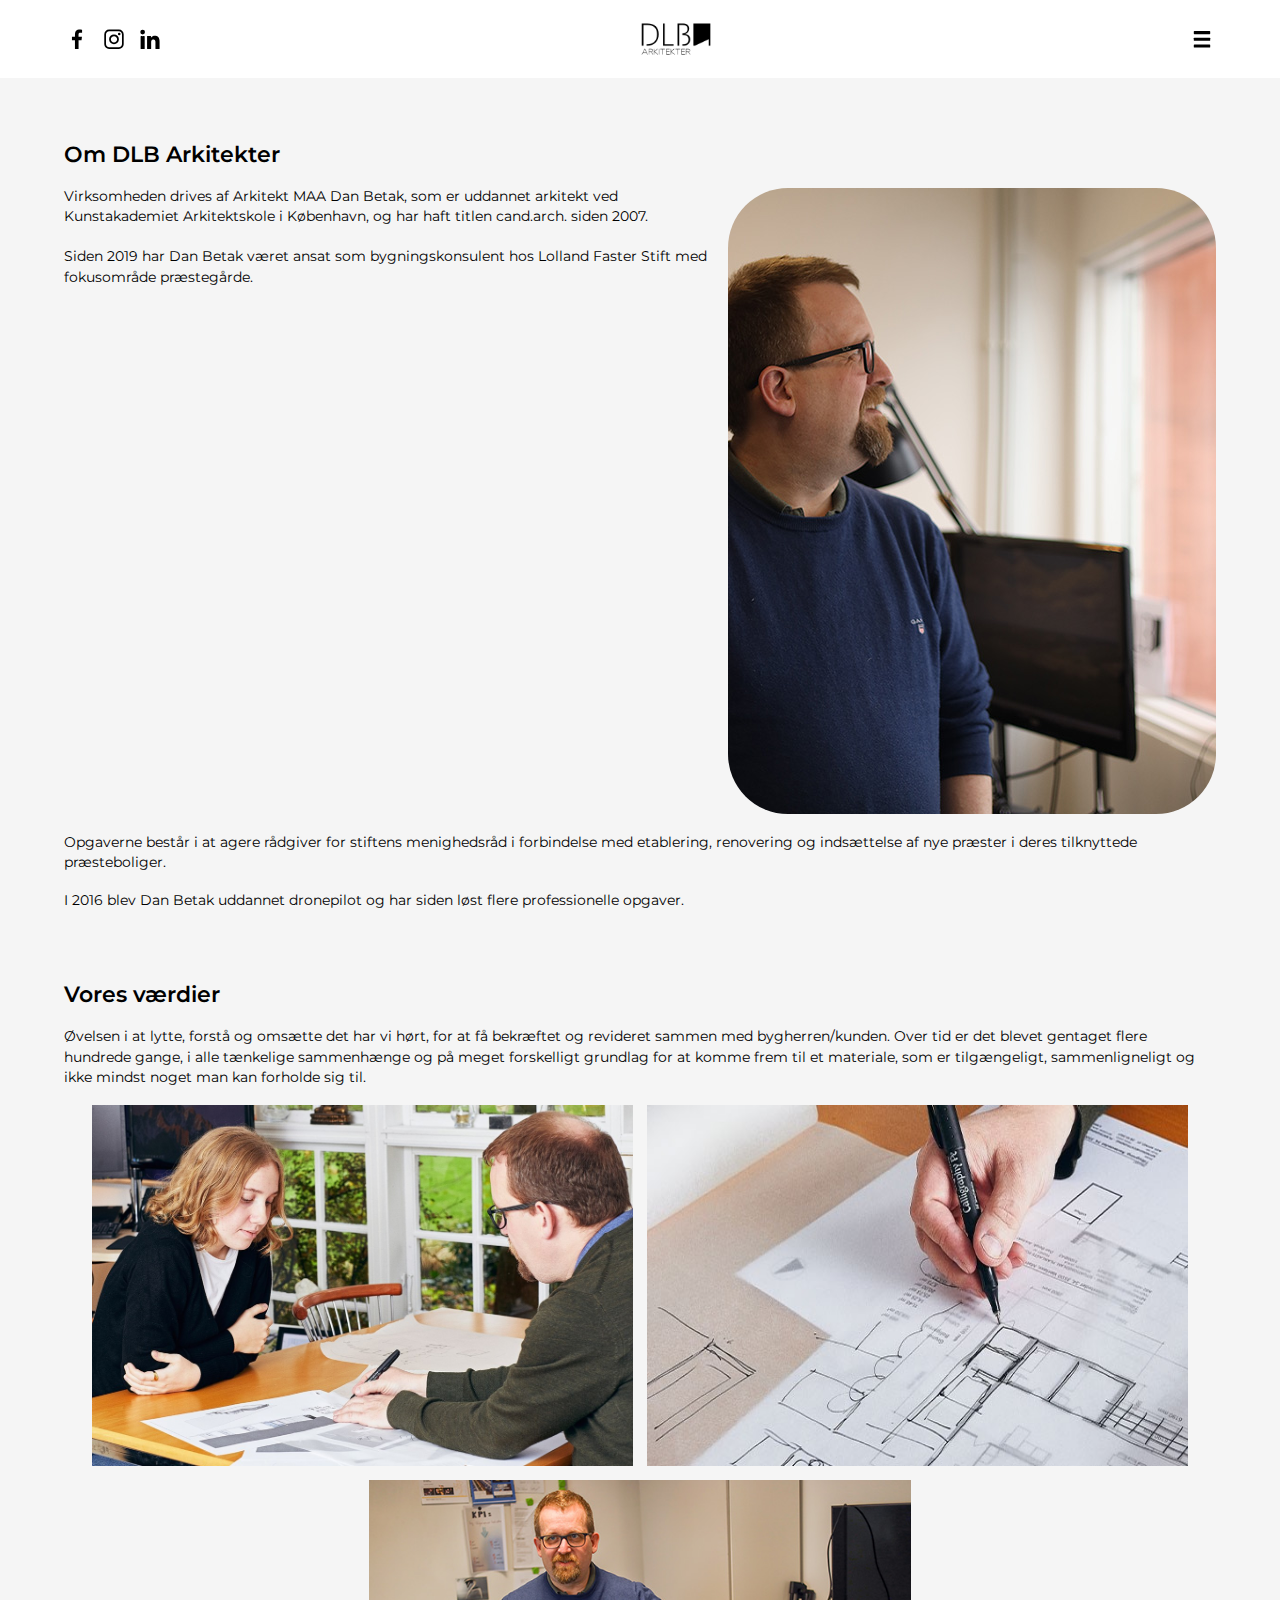
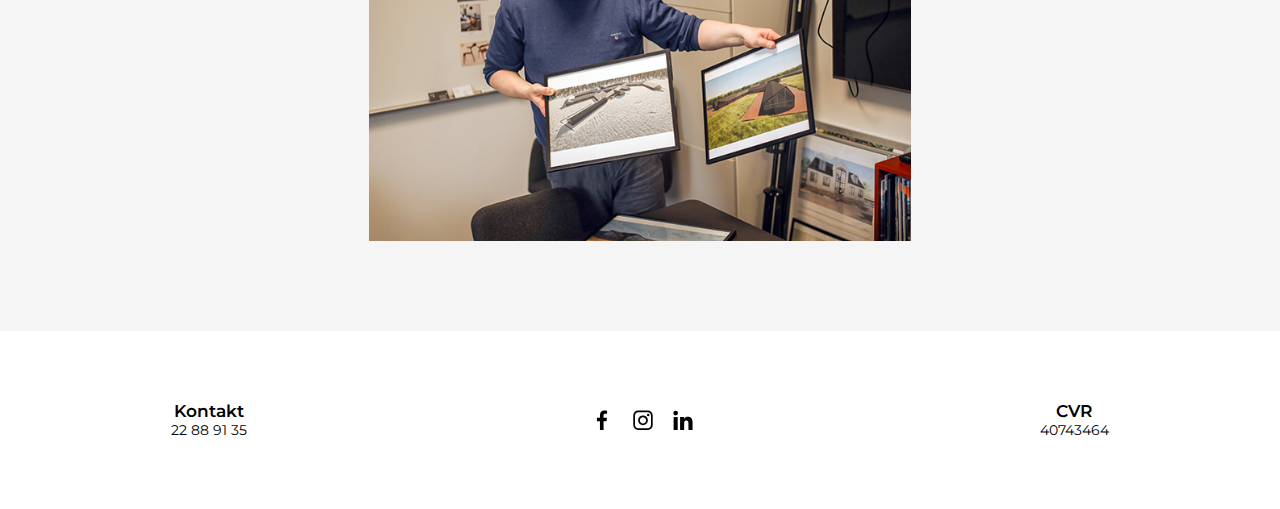
==== about.html @ 67e8da76 "About page (mobile version) done!" ====
<!DOCTYPE html>
<html lang="da">
<head>
    <meta charset="UTF-8">
    <meta name="viewport" content="width=device-width, initial-scale=1.0">      <!-- Responsive scaling for mobile devices -->
    <link rel="icon" type="favicon" href="img/logo.jpg">
    <!-- SEO START -->
        <title>Om vores virksomhed - DLB Arkitekter</title>     <!-- SEO page title -->
        <meta name="description" content="Virksomheden drives af Arkitekt MAA Dan Betak, som er uddannet arkitekt ved Kunstakademiet Arkitektskole i København, og har haft titlen cand.arch. siden 2007.">    <!-- SEO description -->
        <meta name="theme-color" content="#fffff">      <!-- Theme color for SoMe -->
        <!-- vvv Open Graph Protocol - Source: https://ogp.me/ -->
            <meta property="og:image" content="https://exam.mikkl.info/img/thumbnails/SoMe/about.jpg" />     <!-- Image to feed SoMe previews -->
            <meta property="og:image:width" content="750" />   
            <meta property="og:image:height" content="750" />
            <meta property="og:locale" content="da_DK">
            <meta property="og:type" content="website">     <!-- Define which type of content this website is -->
            <meta property="og:title" content="Om vores virksomhed - DLB Arkitekter">   <!-- Title for SoMe previews -->
            <meta property="og:description" content="Virksomheden drives af Arkitekt MAA Dan Betak, som er uddannet arkitekt ved Kunstakademiet Arkitektskole i København, og har haft titlen cand.arch. siden 2007.">     <!-- Description for SoMe previews -->
            <meta property="og:url" content="https://DLBark.dk">    <!-- Clean up URL for SoMe previews -->
            <meta property="og:site_name" content="DLB Arkitekter ApS">
        <!-- ^^^ End of Open Graph Protocol -->
    <!-- END OF SEO -->  
    
    <!-- LOCAL REFERENCES START -->
        <link rel="stylesheet" href="style.css">    <!-- Main CSS reference -->
        <script src="js/main.js"></script>  <!-- Main JS reference -->
    <!-- END OF LOCAL REFERENCES -->

</head>




<body>

    <nav id="burger-content" class="hidden">    <!-- Mobile full-screen burger menu content - Hidden by defualt -->
        <div class="container">
            <a href="index.html" class="logo"> <img src="img/logo.jpg" alt="DLB Arkitekter logo"> DLB Arkitekters logo </a>  <!-- DLB Logo -->

            <ul>
                <li> <a href="index.html"> <span class="marker"></span> Hjem</a> </li>
                <li> <a href="projects.html"> <span class="marker"></span> Projekter</a> </li>
                <li> <a href="services.html"> <span class="marker"></span> Tjenester</a> </li>
                <li> <a href="booking.html"> <span class="marker"></span> Booking</a> </li>
                <li> <a href="about.html" class="active"> <span class="marker"></span> Om os</a> </li>
                <li> <a href="contact.html"> <span class="marker"></span> Kontakt</a> </li>
            </ul>
        </div>
    </nav>


    <nav id="main">   <!-- Main navigation -->
        <div class="container">     <!-- This container fixes issues as the 'nav' tag has 'position: fixed' which likes to fuck with things -->
            
            <div class="SoMe">  <!-- SoMe links and icons -->
                <a href="https://www.facebook.com/DLBARKITEKTERApS" target="_blank" rel="noopener nofollow"> <img src="img/icons/facebook-icon.svg" alt="Facebook icon"> Besøg DLB's Facebookside </a>   <!-- target="_blank" = Open in a new Tab    rel="nofollow" = Tell Google not to follow the link -->
                <a href="https://www.instagram.com/dlbarkitekter" target="_blank" rel="noopener nofollow"> <img src="img/icons/instagram-icon.svg" alt="Instagram icon"> Besøg DLB's Instagram </a>
                <a href="https://www.linkedin.com/company/dlbetak-aps/about/" target="_blank" rel="noopener nofollow"> <img src="img/icons/linkedin-icon.svg" alt="LinkedIn icon"> Besøg DLB's LinkedIn-side</a>
            </div>
            <!---SOME ICONS ARE FROM: https://www.flaticon.com/-->
            
            <a href="index.html" class="logo"> <img src="img/logo.jpg" alt="DLB Arkitekter logo"> DLB Arkitekters logo </a>  <!-- DLB Logo -->
            
            <button class="burger-menu" onclick="toggleBurgerMenu()"> <img src="img/icons/burger-menu-icon.svg" alt="Burger Menu toggle"> Menu </button>
        
            <ul class="desktop">    <!-- Navigation Menu only visible on Desktop -->
                <!-- Design to be finished in Figma ... -->
            </ul>
        </div>
    </nav>



    <main id="about">
        <section>
            <h1>Om DLB Arkitekter</h1>
            <div class="flex">
                <p class="textbox">Virksomheden drives af Arkitekt MAA Dan Betak, som er uddannet arkitekt ved Kunstakademiet Arkitektskole i København, og har haft titlen cand.arch. siden 2007. <br><br> Siden 2019 har Dan Betak været ansat som bygningskonsulent hos Lolland Faster Stift med fokusområde præstegårde.</p> 
                <img src="img/thumbnails/about.jpg" alt="Dan Betak">
            </div>
            <p class="textbox">Opgaverne består i at agere rådgiver for stiftens menighedsråd i forbindelse med etablering, renovering og indsættelse af nye præster i deres tilknyttede præsteboliger.</p>
            <p class="textbox">I 2016 blev Dan Betak uddannet dronepilot og har siden løst flere professionelle opgaver. </p>
        </section>
    </main>



    <section id="values">
        <h2>Vores værdier</h2>
        <p class="textbox">Øvelsen i at lytte, forstå og omsætte det har vi hørt, for at få bekræftet og revideret sammen med bygherren/kunden. Over tid er det blevet gentaget flere hundrede gange, i alle tænkelige sammenhænge og på meget forskelligt grundlag for at komme frem til et materiale, som er tilgængeligt, sammenligneligt og ikke mindst noget man kan forholde sig til.</p>
        
        <div class="gallery">
            <img src="img/thumbnails/values-1.jpg" alt="Dan Betak og hans datter arbejder">
            <img src="img/thumbnails/values-2.jpg" alt="DKB Arkitekter skitserer">
            <img src="img/thumbnails/values-3.jpg" alt="Dan præsenterer idéer til sine kunder">
        </div>
    </section>



    <footer>
        <div>
            <h3>Kontakt</h3>
            <p>22 88 91 35</p>
        </div>

        <div class="SoMe">
            <a href="https://www.facebook.com/DLBARKITEKTERApS" target="_blank" rel="noopener nofollow"> <img src="img/icons/facebook-icon.svg" alt="Facebook icon"> Besøg DLB's Facebookside </a>   <!-- target="_blank" = Open in a new Tab    rel="nofollow" = Tell Google not to follow the link -->
            <a href="https://www.instagram.com/dlbarkitekter" target="_blank" rel="noopener nofollow"> <img src="img/icons/instagram-icon.svg" alt="Instagram icon"> Besøg DLB's Instagram </a>
            <a href="https://www.linkedin.com/company/dlbetak-aps/about/" target="_blank" rel="noopener nofollow"> <img src="img/icons/linkedin-icon.svg" alt="LinkedIn icon"> Besøg DLB's LinkedIn-side</a>
        </div>

        <div>
            <h3>CVR</h3>
            <p>40743464</p>
        </div>
    </footer>


</body>
</html>
---- style.css ----
/*
==================================
    CSS STYLESHEET
==================================

FYI: I'm only testing this sh*t on Chromium-based Edge because a vast majority uses Chromium no matter the platform.
Source: https://gs.statcounter.com/browser-market-share
*/

@import url('https://fonts.googleapis.com/css2?family=Montserrat:wght@300;400;600;700&display=swap');

* {
    margin: 0;  /* Nuke default margin - it's an annoyance to work with */
    padding: 0;     /* Nuke default padding as well */
    box-sizing: border-box;     /* Makes box sizing more logical -- https://developer.mozilla.org/en-US/docs/Web/CSS/box-sizing */
}

.hidden {      /* To be used as default for items that are to be toggled by JavaScript */
    display: none;
}

@import url('https://fonts.googleapis.com/css2?family=Montserrat:wght@300;400;600;700&display=swap');



/* ====== CSS VARIABLES START ====== */

    :root {             /* CSS Variables work a lot like Components in XD or Swatches in Illustrator, Photoshop, InDesign, etc - If there's a need adjust the colors, this will save a lot of time */
        /* Fonts */
            --font: "Montserrat", "Segoe UI", "Helvetica", "Roboto", sans-serif;    /* Montserrat is the main player, the rest are used as fallback */
        /* Colors */
            --color1: #D9D9D9;
            --color2: #C28671;
            --color3: #8A99A0;
            --color4: #F5F5F5;
        /* Margins - To streamline left-right margins for mis.c objects */
            --default-width: 90%;
        /* Miscelanious - Sizes of common elements, etc */
            --nav-icon-size: 28px;
            --default-top-margin: 70px;
    }

/* end of css variables */




/* ====== MAIN PAGE ELEMENTS ====== */
    body {
        background-color: var(--color4);
    }

    h1, h2, h3, h4, h5, h6 {        /* Re-use code and style multiple thingies at once */
        font-family: var(--font);
        font-weight: 600;
    }

    h1, h2 {
        font-size: 1.4em;
    }

    a, p {
        font-family: var(--font);
        font-weight: 400;
    }

    p.textbox {
        margin: 18px auto;      /* Adds both top and bottom margin specifically to the textbox to simulate double line breaks */
        font-size: 0.9em;
        line-height: 1.4em;
    }

    main {
        padding-top: calc(var(--default-top-margin) * 2);   /* Adds 10px to Default Margin value for aesthetical reasons */
    }

    .cta {      /* Call to Action - Consisting of heading and 1-3 buttons */
        width: var(--default-width);    /* Refers to CSS variable so I only need to define width once */
        margin: auto;
        margin-top: var(--default-top-margin);  /* Same here, except for margin-top */
        text-align: center;
    }

    .cta .container {
        display: flex;      /* Easiest, cleanest way to stack elements horizontally */
        align-items: center;        /* Align items horizontally */
        justify-content: center;    /* Align items vertically */
        gap: 20px;      /* Margin between flex elements */
        margin-top: 10px;   /* Distance itself a little from the heading above */
    }

    .cta .button, #booking-system .button {
        display: block;     /* A tags display improperly; this fixes it */
        background-color: var(--color3);    /* Refers to CSS variable in :root */
        color: white;   /* Color = Text color */
        border: none;
        text-transform: uppercase;      /*Turn all text into CAPS LOCK */
        font-weight: 700;   /* Make text more thicc */      /* Yes, I weight shame fonts. Deal with it. 😎 */
        font-size: 0.8em;       /* Reduce font size - I use EM instead of PX here, as EM is relative and scale better on mobile browsers*/  
        padding: 10px;
        letter-spacing: 0.06em;     /* Adds a little spacing between individual letters for legibility reasons */
        text-decoration: none;
        transition: 0.2s;    /* Used with hover effect */
        cursor: pointer
    }

    .cta .button:last-child, #booking-system .button:last-of-type {   /* First-child = First-born element in a family (group) of elements */
        border: var(--color3) 2px solid;    /* border (outline): [color] [thickness] [type] */
        color: var(--color3);
        background-color: white;
    }
    
    .cta .button:first-child, #booking-system .button:first-of-type {      /* ^ You get the idea */
        background-color: var(--color2);
        color: white;
        border: none;
    }

    .cta .button:hover, #booking-system .button:hover {    /* I know it doesn't display correctly on mobile, but f*ck it :D */
        background-color: black;
        color: white;
        transform: scale(1.1);   /* Scale element to 110% on hover */
    }







/* ====== NAVIGATION MENU START ====== */

    nav#main {                  /* Navigation bar */
        display: flex;
        background: white;
        position: fixed;
        width: 100%;
        height: 78px;
        z-index: 2;     /* Be infront of Burger Menu (when active) which has a Z of 1 - default is 0 */
        background-color: white;
    }

    nav#main .container {
        display: flex;
        justify-content: space-between;     /* Properly align contents of the navbar */
        align-items: center;    /* Vertically align items to the center */
        width: var(--default-width);
        margin: 0 auto; 
    }


    /* --- Social Media buttons --- */
    
    nav#main .SoMe {
        gap: 8px;
        display: flex;
    }

    nav#main .SoMe a {
        display: flex;   /* Align SoMe icons correctly */
        font-size: 0;    /* Hide text only there for the sake of screen readers */
        max-width: var(--nav-icon-size);
    }

    nav#main .SoMe img {
        width: 100%;
    }


    /* --- Logo ---- */
    
    nav .logo {
        max-width: 72px;
        font-size: 0;   /* Hide text only there for the sake of screen readers */ 
    }
   
    nav .logo img {
        width: 100%;
    }

    
    /* --- Burger Menu --- */
    
    nav#main .burger-menu {
        font-size: 0;    /* Hide text only there for the sake of screen readers */
        max-width: var(--nav-icon-size);    /* Refers to :root variable instead of a fixed number for consistency reasons */
    }

    nav#main .burger-menu img {
        width: 100%;
    }
    .logo img{
        max-width: 100px;

    }
    
    /* --- Burger Menu toggle --- */

    nav#main .burger-menu {
        font-size: 0;    /* Hide text only there for screen readers */
        border: none;
        background: none;
        cursor: pointer;    /* Make thing properly appear clickable */
    }

    nav#main .burger-menu.active {
        background-color: white;    /* This is actually black, because invert filter below applies to this */
        border-radius: 12px;    /* Rounded corners */
        filter: invert(1);      /* Inverts the colors - so everything that's black turns white, vise-versa */
    }


    /* --- Desktop Navigation Menu items --- */

    nav#main .desktop {     /* Desktop navigation strip - Only visible on large screens */
        display: none;          /* Handled by @media query - must be hidden on Mobile version */
    }


    /* --- Mobile Fullscreen Burger Menu --- */

    nav#burger-content {    /* [Only visible when clicked] -- The contents and design of the Burger Menu */
        width: 100%;
        height: 100vh;
        position: fixed;    /* Forces the nav to stay in place and float on top no matter what */
        z-index: 1;
        background-color: white;
    }

    nav#burger-content .container {
        width: 75%;
        margin-top: 170px;
        margin-left: 5%;    /* Minor adjustments -  */
    }

    nav#burger-content .container .logo img {
        max-width: 80px;
    }

    nav#burger-content .container ul {
        list-style-type: none;      /* Removes bullet points */

    }

    nav#burger-content .container ul li {
        border-bottom: var(--color1) solid 2px;     /* Seperate the links with a line */
    }

    nav#burger-content .container ul li:last-child {
        border: none;   /* Fix issue with the last element */
    }

    nav#burger-content .container ul li a {
        display: flex;
        gap: 6px;
        height: 54px;
        color: black;
        text-decoration: none;
        font-weight: 600;
        font-size: 1.2em;
        align-items: center;
    }

    nav#burger-content .container ul li a .marker {
        width: var(--nav-icon-size);    /* Uniformity with navbar icons */
        height: var(--nav-icon-size);
        background: none;   /* Hide pointer icon by default */
        display: block;
        background-position-x: -4px;    /* Fix icon alignment ever so slightly - only visible on hover */
    }

    nav#burger-content .container ul li a:hover .marker, nav#burger-content .container ul li a.active .marker {
        background-image: url(img/icons/active-nav-item-icon.svg);      /* Display pointer icon on hover and on active element */
    }


/* end of navigation menu */









/* ====== INDIVIDUAL PAGE CONTENTS ====== */

    /* --- Repetitive stuff for sections and containers --- */

    #process, #services, #project-phases, #project-list, #project-dev, #service-list, #booking-system, #prices, #about, #values {   /* Fix sizing and alignment */
        width: var(--default-width);
        margin: auto;   /* Center element properly */
    }

    #services, #project-list, #prices, #values {     /* Apply top margin */
        margin-top: var(--default-top-margin);
    }


    /* --- FRONTPAGE Elements --- */

    #process video {
        width: 100%;    /* Allow video to be responsive */
        margin-bottom: 10px;
    }

    #services {
        display: flex;
        justify-content: center;
        gap: 12px;
    }

    #services a {
        width: 33%;
        display: block;
        text-decoration: none;
        color: black;
        text-align: center;
        transition: .1s;    /* Smoothen hover effect */
    }

    #services a:hover {
        transform: scale(1.05);     /* Enable hover effect */
    }

    #services a img {
        width: 100%;
        font-size: 0;       /* Hide the stupid placeholder text visible when an image is missing */
        margin-bottom: 12px;
    }


    /* --- PROJECTS Page Elements --- */

    #project-phases .item {
        display: flex;
        align-items: center;
        gap: 14px;
        margin-top: 21px;
    }

    #project-phases .item img {
        width: 46px;
    }

    #project-phases .item h2 {
        font-size: 0.95em;
        font-weight: 700;
    }

    #project-phases .item p {
        font-size: 0.85em;
    }

    #project-list {
        display: flex;
        justify-content: center;
        flex-wrap: wrap;
        text-align: center;
    }

    #project-list .item {
        margin: 10px auto 30px auto;    /* Shorthand for: margin-top: 10px; margin-right: auto; margin-bottom: 30px; margin-left: auto; */
        text-decoration: none;
        color: white;
        background-color: var(--color1);
        background-position: center;    /* Fix background aligmnet */
        background-size: cover;     /* Shrink background to fit */
        background-repeat: no-repeat;   /* Turn off mechanic allowing background to "tile" */
        width: 100%;
        height: 46vw;   /* Flexible item width - set element size to 46% of browser window width */
        transition: .1s;    /* Hover effect stuff */
    }

    #project-list .item h3 {
        text-shadow: 0px 0px 18px black;
        height: 30vw;      /* Pre-defined height allows for text lines to be pushed upwards instead of downwards */
        display: flex;      /* This in itself shouldn't do anything, BUT it enables behavior below */
        align-items: flex-end;      /* Bottom-aligns text so text gets pushed upwards instead of downwards */
        justify-content: center;
    }

    #project-list .item span {
        font-size: 0.65em;
        font-weight: 600;
        letter-spacing: 0.05em;
        text-transform: uppercase;
        padding: 6px 20px;
        background-color: var(--color2);
        display: block;
        width: -moz-fit-content;    /* Added this because VScode spits out error otherwise, which annoys me a lot more than it should :D */
        width: fit-content;     /* Actual magic; set the box width to *just* the width they need - nothing more/less */
        margin: auto;
        margin-top: 16px;
    }

    #project-list .item:hover {
        transform: scale(1.05);
    }

    /* Define project portfolio images with background-image */
    /* The radial gradient overlay has been created with https://html-css-js.com/css/generator/text-shadow/ */
    /* While this may be a spammy way of doing it, I don't care, it works JUST like I want it to!! */
        #stuehus-tureby       { background-image: radial-gradient(ellipse farthest-corner at center center, rgba(0,0,0,0.5) 0%, rgba(0,0,0,0) 100%), url("img/projects/stuehus-tureby.jpg") }
        #villa-karlslunde     { background-image: radial-gradient(ellipse farthest-corner at center center, rgba(0,0,0,0.5) 0%, rgba(0,0,0,0) 100%), url("img/projects/villa-karlslunde.png") }
        #koekken-faxe         { background-image: radial-gradient(ellipse farthest-corner at center center, rgba(0,0,0,0.5) 0%, rgba(0,0,0,0) 100%), url("img/projects/koekken-faxe.png") }
        #koekken-alleroed     { background-image: radial-gradient(ellipse farthest-corner at center center, rgba(0,0,0,0.5) 0%, rgba(0,0,0,0) 100%), url("img/projects/koekken-alleroed.png") }
        #b6-femern            { background-image: radial-gradient(ellipse farthest-corner at center center, rgba(0,0,0,0.5) 0%, rgba(0,0,0,0) 100%), url("img/projects/b6-femern.png") }
        #b5-femern            { background-image: radial-gradient(ellipse farthest-corner at center center, rgba(0,0,0,0.5) 0%, rgba(0,0,0,0) 100%), url("img/projects/b5-femern.jpg") }
        #tagreno-roskilde     { background-image: radial-gradient(ellipse farthest-corner at center center, rgba(0,0,0,0.5) 0%, rgba(0,0,0,0) 100%), url("img/projects/tagreno-roskilde.png") }
        #tilbygning-koege     { background-image: radial-gradient(ellipse farthest-corner at center center, rgba(0,0,0,0.5) 0%, rgba(0,0,0,0) 100%), url("img/projects/tilbygning-koege.png") }
        #droemmehus-jystrup   { background-image: radial-gradient(ellipse farthest-corner at center center, rgba(0,0,0,0.5) 0%, rgba(0,0,0,0) 100%), url("img/projects/droemmehus-jystrup.jpg") }
        #tilbygning-vaerloese { background-image: radial-gradient(ellipse farthest-corner at center center, rgba(0,0,0,0.5) 0%, rgba(0,0,0,0) 100%), url("img/projects/tilbygning-vaerloese.jpg") }
        #stuehus-slagelse     { background-image: radial-gradient(ellipse farthest-corner at center center, rgba(0,0,0,0.5) 0%, rgba(0,0,0,0) 100%), url("img/projects/stuehus-slagelse.jpg") }


    /* --- SERVICES Page Elements --- */
    
    #service-list .container {
        margin-bottom: 44px;
    }
    
    #service-list span {
        display: block;
        height: 55vw;
        background-color: var(--color1);     /* Fallback for when images load */
        background-position: center;
        background-size: cover;
    }

    #service-list .box {
        width: 90%;
        margin: auto;
        background-color: white;
        border: var(--color3) solid 2px;
        padding: 20px;
        font-size: 0.82em;
        line-height: 1.3em;
        margin-top: -50px;
    }

    #service-list h2 {
        text-align: center;
        margin-bottom: 14px;
        font-size: 1.6em;
    }

    /* Define background images */
    #consultation-service   { background-image: url("img/thumbnails/consultation-service.jpg") }
    #sketching-service      { background-image: url("img/thumbnails/sketching-service.jpg") }
    

    /* --- BOOKING Page Elements --- */
    
    #booking-system .container {
        background-color: white;
        border: 2px var(--color3) solid;
        padding: 12px;
        margin: 10px auto;
    }

    #booking-system .segment {
        margin-bottom: 25px;
    }

    #booking-system .text-container, #booking-system label {
        font-size: 0.8em;
        font-family: var(--font);
    }

    #booking-system .text-container {
        display: flex;
        gap: 5px;
    }

    #booking-system .required {
        font-size: 14px;
        color: red;
        font-weight: 600;
    }

    #booking-system .button-container {
        display: flex;
        flex-wrap: wrap;
        gap: 8px;
    }

    #booking-system .button-container button {
        background-color: var(--color1);
        color: black;
        border: none;
        font-size: 0.64em;       /* Reduce font size - I use EM instead of PX here, as EM is relative and scale better on mobile browsers*/  
        padding: 7px;
        letter-spacing: 0.1em;     /* Adds a little spacing between individual letters for legibility reasons */
        text-decoration: none;
        transition: 0.2s;    /* Used with hover effect */
        cursor: pointer;
        transition: .1s;
        border-radius: 6px;
        text-transform: uppercase;
        font-weight: 700;
    }

    #booking-system .button-container button:hover {
        background-color: var(--color3);
        color: white;
    }

    #booking-system .button-container button.active {
        background-color: var(--color2);
        color: white;
    }

    #booking-system input, #booking-system textarea, #booking-system select {
        width: 100%;
        border: 2px var(--color3) solid;
        padding: 8px;
        font-family: var(--font);
        font-weight: 600;
    }

    #booking-system .flex-container {
        display: flex;
        justify-content: space-between;
        flex-wrap: wrap;
    }

    #booking-system .flex-container .segment {
        width: 48%;
    }

    #booking-system select {
        width: 100%;
    }

    #booking-system select option {
        padding: 5000px !important;
    }

    #booking-system .button {
        width: -moz-fit-content;
        width: fit-content;
        margin: auto;
    }

    #booking-system .container .complete {      /* Style elements triggered when User Journey is complete */
        padding: 151px 0;
        text-align: center;
    }

    #booking-system .container .complete img { 
        width: 100%;
        max-width: 60px;
        margin-bottom: 20px;
    }

    #prices {
        display: flex;
        gap: 18px;
        text-align: center;
    }

    #prices .container {
        width: 22%;
    }

    #prices .container img {
        width: 60%;
        max-width: 60px;
        margin: auto;
        font-size: 0;   /* Remove placeholder text when image is missing */
        display: block;
    }

    #prices .container h2 {
        font-size: 0.8em;
        text-align: center;
        margin-bottom: 4px;
    }

    #prices .container p {
        font-size: 0.7em;
        margin-bottom: 6px;
    }
    

    /* --- ABOUT Page Elements --- */

    #about .flex {
        display: flex;
        justify-content: space-between;
        gap: 12px;
    }
    
    #about img {
        margin-top: 20px;
        width: 50%;
        height: fit-content;    /* Fixes image being a strecthy boi */
        border-radius: 60px;
    }

    #values .gallery {
        display: flex;
        flex-wrap: wrap;
        gap: 14px;
        justify-content: center;
    }
    
    #values .gallery img {
        width: 47%;
    }
    

    /* --- CONTACT Page Elements --- */

/* (end of individual page content) */










/* ====== FOOTER START ====== */

    footer {
        background-color: white;
        display: flex;
        justify-content: space-around;      /* Works a bit like space-between, but it respects the space on the outer borders */
        padding: var(--default-top-margin) 0;
        font-size: 0.9em;
        text-align: center;
        margin-top: calc(var(--default-top-margin) + 20px);      /* This looks fucked, but all it does it that it adds 20px to default margin value for aesthetical reasons*/
    }

    footer .SoMe {
        gap: 12px;
        display: flex;
    }

    footer .SoMe a {
        display: flex;   /* Align SoMe icons correctly */
        font-size: 0;    /* Hide text only there for the sake of screen readers */
        max-width: var(--nav-icon-size);    /* More uniformity with the navbar icons */
    }

    footer .SoMe img {
        width: 100%;
    }

/* end of footer */
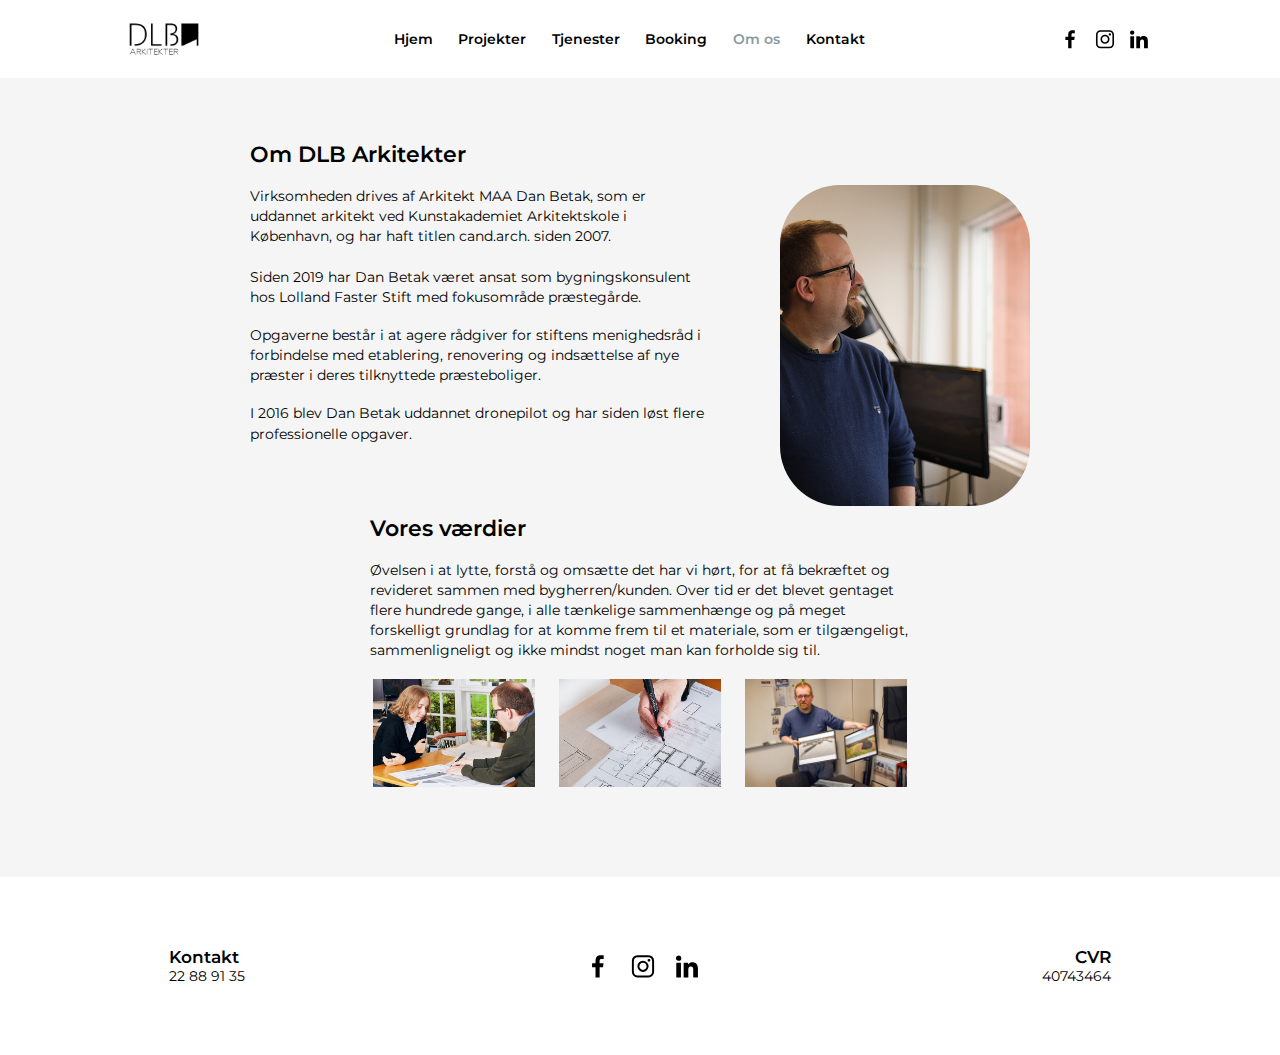
==== commit 252fd64c: "About (desktop) done!" ====
--- a/about.html
+++ b/about.html
@@ -7,7 +7,7 @@
     <!-- SEO START -->
         <title>Om vores virksomhed - DLB Arkitekter</title>     <!-- SEO page title -->
         <meta name="description" content="Virksomheden drives af Arkitekt MAA Dan Betak, som er uddannet arkitekt ved Kunstakademiet Arkitektskole i København, og har haft titlen cand.arch. siden 2007.">    <!-- SEO description -->
-        <meta name="theme-color" content="#fffff">      <!-- Theme color for SoMe -->
+        <meta name="theme-color" content="#F5F5F5">      <!-- Theme color for SoMe -->
         <!-- vvv Open Graph Protocol - Source: https://ogp.me/ -->
             <meta property="og:image" content="https://exam.mikkl.info/img/thumbnails/SoMe/about.jpg" />     <!-- Image to feed SoMe previews -->
             <meta property="og:image:width" content="750" />   
@@ -53,19 +53,24 @@
         <div class="container">     <!-- This container fixes issues as the 'nav' tag has 'position: fixed' which likes to fuck with things -->
             
             <div class="SoMe">  <!-- SoMe links and icons -->
-                <a href="https://www.facebook.com/DLBARKITEKTERApS" target="_blank" rel="noopener nofollow"> <img src="img/icons/facebook-icon.svg" alt="Facebook icon"> Besøg DLB's Facebookside </a>   <!-- target="_blank" = Open in a new Tab    rel="nofollow" = Tell Google not to follow the link -->
-                <a href="https://www.instagram.com/dlbarkitekter" target="_blank" rel="noopener nofollow"> <img src="img/icons/instagram-icon.svg" alt="Instagram icon"> Besøg DLB's Instagram </a>
-                <a href="https://www.linkedin.com/company/dlbetak-aps/about/" target="_blank" rel="noopener nofollow"> <img src="img/icons/linkedin-icon.svg" alt="LinkedIn icon"> Besøg DLB's LinkedIn-side</a>
+                <a href="https://www.facebook.com/DLBARKITEKTERApS" target="_blank" rel="noopener nofollow"> <img src="img/icons/facebook-icon.svg" alt="Facebook ikon"> Besøg DLB's Facebookside </a>   <!-- target="_blank" = Open in a new Tab    rel="nofollow" = Tell Google not to follow the link -->
+                <a href="https://www.instagram.com/dlbarkitekter" target="_blank" rel="noopener nofollow"> <img src="img/icons/instagram-icon.svg" alt="Instagram ikon"> Besøg DLB's Instagram </a>
+                <a href="https://www.linkedin.com/company/dlbetak-aps/about/" target="_blank" rel="noopener nofollow"> <img src="img/icons/linkedin-icon.svg" alt="LinkedIn ikon"> Besøg DLB's LinkedIn-side</a>
             </div>
             <!---SOME ICONS ARE FROM: https://www.flaticon.com/-->
             
+            <ul class="desktop">    <!-- Navigation Menu only visible on Desktop -->
+                <li> <a href="index.html">Hjem</a> </li>
+                <li> <a href="projects.html">Projekter</a> </li>
+                <li> <a href="services.html">Tjenester</a> </li>
+                <li> <a href="booking.html">Booking</a> </li>
+                <li> <a href="about.html" class="active">Om os</a> </li>
+                <li> <a href="contact.html">Kontakt</a> </li>
+            </ul>
+
             <a href="index.html" class="logo"> <img src="img/logo.jpg" alt="DLB Arkitekter logo"> DLB Arkitekters logo </a>  <!-- DLB Logo -->
             
-            <button class="burger-menu" onclick="toggleBurgerMenu()"> <img src="img/icons/burger-menu-icon.svg" alt="Burger Menu toggle"> Menu </button>
-        
-            <ul class="desktop">    <!-- Navigation Menu only visible on Desktop -->
-                <!-- Design to be finished in Figma ... -->
-            </ul>
+            <button class="burger-menu" onclick="toggleBurgerMenu()"> <img src="img/icons/burger-menu-icon.svg" alt="Burgermenu knap"> Menu </button>
         </div>
     </nav>
 
@@ -105,9 +110,9 @@
         </div>
 
         <div class="SoMe">
-            <a href="https://www.facebook.com/DLBARKITEKTERApS" target="_blank" rel="noopener nofollow"> <img src="img/icons/facebook-icon.svg" alt="Facebook icon"> Besøg DLB's Facebookside </a>   <!-- target="_blank" = Open in a new Tab    rel="nofollow" = Tell Google not to follow the link -->
-            <a href="https://www.instagram.com/dlbarkitekter" target="_blank" rel="noopener nofollow"> <img src="img/icons/instagram-icon.svg" alt="Instagram icon"> Besøg DLB's Instagram </a>
-            <a href="https://www.linkedin.com/company/dlbetak-aps/about/" target="_blank" rel="noopener nofollow"> <img src="img/icons/linkedin-icon.svg" alt="LinkedIn icon"> Besøg DLB's LinkedIn-side</a>
+            <a href="https://www.facebook.com/DLBARKITEKTERApS" target="_blank" rel="noopener nofollow"> <img src="img/icons/facebook-icon.svg" alt="Facebook ikon"> Besøg DLB's Facebookside </a>   <!-- target="_blank" = Open in a new Tab    rel="nofollow" = Tell Google not to follow the link -->
+            <a href="https://www.instagram.com/dlbarkitekter" target="_blank" rel="noopener nofollow"> <img src="img/icons/instagram-icon.svg" alt="Instagram ikon"> Besøg DLB's Instagram </a>
+            <a href="https://www.linkedin.com/company/dlbetak-aps/about/" target="_blank" rel="noopener nofollow"> <img src="img/icons/linkedin-icon.svg" alt="LinkedIn ikon"> Besøg DLB's LinkedIn-side</a>
         </div>
 
         <div>
--- a/style.css
+++ b/style.css
@@ -18,8 +18,6 @@
 .hidden {      /* To be used as default for items that are to be toggled by JavaScript */
     display: none;
 }
-
-@import url('https://fonts.googleapis.com/css2?family=Montserrat:wght@300;400;600;700&display=swap');
 
 
 
@@ -89,7 +87,7 @@
         margin-top: 10px;   /* Distance itself a little from the heading above */
     }
 
-    .cta .button, #booking-system .button {
+    .cta .button, #booking-system .button, #contact-form .button {
         display: block;     /* A tags display improperly; this fixes it */
         background-color: var(--color3);    /* Refers to CSS variable in :root */
         color: white;   /* Color = Text color */
@@ -104,23 +102,25 @@
         cursor: pointer
     }
 
-    .cta .button:last-child, #booking-system .button:last-of-type {   /* First-child = First-born element in a family (group) of elements */
+    .cta .button:last-child, #booking-system .button:last-of-type, #contact-form .button:last-of-type {   /* First-child = First-born element in a family (group) of elements */
         border: var(--color3) 2px solid;    /* border (outline): [color] [thickness] [type] */
         color: var(--color3);
         background-color: white;
     }
     
-    .cta .button:first-child, #booking-system .button:first-of-type {      /* ^ You get the idea */
+    .cta .button:first-child, #booking-system .button:first-of-type, #contact-form .button:first-of-type {      /* ^ You get the idea */
         background-color: var(--color2);
         color: white;
         border: none;
     }
 
-    .cta .button:hover, #booking-system .button:hover {    /* I know it doesn't display correctly on mobile, but f*ck it :D */
+    .cta .button:hover, #booking-system .button:hover, #contact-form .button:hover {    /* I know it doesn't display correctly on mobile, but f*ck it :D */
         background-color: black;
         color: white;
         transform: scale(1.1);   /* Scale element to 110% on hover */
     }
+
+/* (end of main page elements) */
 
 
 
@@ -214,6 +214,28 @@
 
     nav#main .desktop {     /* Desktop navigation strip - Only visible on large screens */
         display: none;          /* Handled by @media query - must be hidden on Mobile version */
+        justify-content: center;
+        align-items: center;
+        gap: 2vw;
+        list-style-type: none;
+        width: 100%;
+        margin: auto;
+    }
+
+    nav#main .desktop a {
+        display: block;
+        text-decoration: none;
+        color: black;
+        font-weight: 600;
+        font-size: 0.9em;
+    }
+
+    nav#main .desktop a.active {
+        color: var(--color3);
+    }
+
+    nav#main .desktop a:hover {
+        color: var(--color2);
     }
 
 
@@ -288,12 +310,12 @@
 
     /* --- Repetitive stuff for sections and containers --- */
 
-    #process, #services, #project-phases, #project-list, #project-dev, #service-list, #booking-system, #prices, #about, #values {   /* Fix sizing and alignment */
+    #process, #services, #project-phases, #project-list, #project-dev, #service-list, #booking-system, #prices, #about, #values, #find-dlb {   /* Fix sizing and alignment */
         width: var(--default-width);
         margin: auto;   /* Center element properly */
     }
 
-    #services, #project-list, #prices, #values {     /* Apply top margin */
+    #services, #project-list, #prices, #values, #contact-info, #contact-form {     /* Apply top margin */
         margin-top: var(--default-top-margin);
     }
 
@@ -305,13 +327,22 @@
         margin-bottom: 10px;
     }
 
+    #process video.desktop {
+        display: none;
+    }
+
     #services {
+        text-align: center;
+    }
+
+    #services .container {
         display: flex;
         justify-content: center;
         gap: 12px;
-    }
-
-    #services a {
+        margin-top: 10px;
+    }
+
+    #services .container a {
         width: 33%;
         display: block;
         text-decoration: none;
@@ -320,11 +351,11 @@
         transition: .1s;    /* Smoothen hover effect */
     }
 
-    #services a:hover {
+    #services .container a:hover {
         transform: scale(1.05);     /* Enable hover effect */
     }
 
-    #services a img {
+    #services .container a img {
         width: 100%;
         font-size: 0;       /* Hide the stupid placeholder text visible when an image is missing */
         margin-bottom: 12px;
@@ -353,7 +384,7 @@
         font-size: 0.85em;
     }
 
-    #project-list {
+    #project-list .container {
         display: flex;
         justify-content: center;
         flex-wrap: wrap;
@@ -460,11 +491,11 @@
         margin: 10px auto;
     }
 
-    #booking-system .segment {
+    #booking-system .segment, #contact-form .segment {
         margin-bottom: 25px;
     }
 
-    #booking-system .text-container, #booking-system label {
+    #booking-system .text-container, #booking-system label, #contact-form label {
         font-size: 0.8em;
         font-family: var(--font);
     }
@@ -474,7 +505,7 @@
         gap: 5px;
     }
 
-    #booking-system .required {
+    #booking-system .required, #contact-form .required {
         font-size: 14px;
         color: red;
         font-weight: 600;
@@ -512,7 +543,7 @@
         color: white;
     }
 
-    #booking-system input, #booking-system textarea, #booking-system select {
+    #booking-system input, #booking-system textarea, #booking-system select, #contact-form input, #contact-form textarea, #contact-form select {
         width: 100%;
         border: 2px var(--color3) solid;
         padding: 8px;
@@ -520,13 +551,13 @@
         font-weight: 600;
     }
 
-    #booking-system .flex-container {
+    #booking-system .flex-container, #contact-form .flex-container {
         display: flex;
         justify-content: space-between;
         flex-wrap: wrap;
     }
 
-    #booking-system .flex-container .segment {
+    #booking-system .flex-container .segment, #contact-form .flex-container .segment {
         width: 48%;
     }
 
@@ -538,30 +569,34 @@
         padding: 5000px !important;
     }
 
-    #booking-system .button {
+    #booking-system .button, #contact-form .button {
         width: -moz-fit-content;
         width: fit-content;
         margin: auto;
     }
 
-    #booking-system .container .complete {      /* Style elements triggered when User Journey is complete */
+    #booking-system .container .complete, #contact-form .complete {      /* Style elements triggered when User Journey is complete */
         padding: 151px 0;
         text-align: center;
     }
 
-    #booking-system .container .complete img { 
+    #booking-system .container .complete img, #contact-form .complete img { 
         width: 100%;
         max-width: 60px;
         margin-bottom: 20px;
     }
 
     #prices {
+        text-align: center;
+    }
+
+    #prices .flex-container {
+        margin-top: 10px;
         display: flex;
         gap: 18px;
-        text-align: center;
-    }
-
-    #prices .container {
+    }
+
+    #prices .flex-container .container {
         width: 22%;
     }
 
@@ -596,6 +631,7 @@
     #about img {
         margin-top: 20px;
         width: 50%;
+        height: -moz-fit-content;
         height: fit-content;    /* Fixes image being a strecthy boi */
         border-radius: 60px;
     }
@@ -613,6 +649,74 @@
     
 
     /* --- CONTACT Page Elements --- */
+
+    #find-dlb img {
+        width: 100%;
+        margin-bottom: 20px;
+    }
+
+    #find-dlb .info {
+        display: flex;
+        justify-content: space-between;
+        gap: 10px;
+    }
+
+    #find-dlb .info .container {
+        display: flex;
+        justify-content: center;
+        align-items: center;
+        text-decoration: none;
+        color: black;
+        width: 47%;
+        margin: auto;
+        font-size: 0.9em;
+    }
+    
+    #find-dlb .info .container img {
+        max-width: 58px;
+    }
+
+    #contact-info .container {
+        display: flex;
+        gap: 16px;
+        margin-top: 10px;
+    }
+    
+    #contact-info .opening-hours {
+        display: flex;
+        justify-content: space-between;
+        flex-wrap: wrap;
+        width: 130%;
+    }
+
+    #contact-info .opening-hours p:nth-child(odd) {
+        width: 42%;
+    }
+
+    #contact-info .opening-hours p:nth-child(even) {
+        width: 57%;
+    }
+
+    #contact-info #google-maps {
+        width: 100%;
+    }
+    #contact-info #google-maps iframe {
+        width: 100%;
+        height: 40vw;
+        border: 0;
+    }
+
+    /* 
+        !!! Contact form code tied into the Booking System code for conosistency reasons !! 
+    */
+
+    #contact-form h2 {
+        margin-bottom: 10px;
+    }
+
+    #contact-form .complete {      /* Style elements triggered when User Journey is complete */
+        padding: 71px 0;
+    }
 
 /* (end of individual page content) */
 
@@ -652,4 +756,280 @@
         width: 100%;
     }
 
-/* end of footer */+/* end of footer */
+
+
+
+
+
+
+
+/* ====== MEDIA QUERIES - SCALE CONTENT FOR BIGGER DEVICES ======*/
+
+@media screen and (min-width: 1024px) {     /* --- Laptop --- */
+
+   /* ====== CSS VARIABLES START ====== */
+
+    :root {             /* Update relevant CSS variables */
+        /* Margins - To streamline left-right margins for mis.c objects */
+            --default-width: 80%;
+        /* Miscelanious - Sizes of common elements, etc */
+            --nav-icon-size: 32px;
+            --default-top-margin: 70px;
+    }
+
+    /* end of css variables */
+
+
+
+
+    /* ====== MAIN PAGE ELEMENTS ====== */
+
+        .cta .button, #booking-system .button, #contact-form .button {
+            font-size: 0.9em;
+            padding: 15px;
+            letter-spacing: 0.07em;
+        }
+
+    /* (end of main page elements) */
+   
+   
+
+
+    /* ====== NAVIGATION MENU START ====== */
+
+        nav#main .container {
+            flex-direction: row-reverse;
+        }
+
+        nav#main .desktop {
+            display: flex;
+        }
+
+        
+        /* --- Burger Menu --- */
+        
+        nav#main .burger-menu {
+            display: none;
+        }
+    
+    /* end of navigation menu */
+
+    
+
+
+    /* ====== INDIVIDUAL PAGE CONTENTS ====== */
+
+        /* --- Repetitive stuff for sections and containers --- */
+
+        #process, #services, #project-phases, #project-list, #project-dev, #service-list, #booking-system, #prices, #about, #values, #find-dlb {   /* Fix sizing and alignment */
+            width: var(--default-width);
+            margin: auto;   /* Center element properly */
+            max-width: 780px;
+        }
+
+        #services, #project-list, #prices, #values, #contact-info, #contact-form {     /* Apply top margin */
+            margin-top: var(--default-top-margin);
+        }
+
+
+        /* --- FRONTPAGE Elements --- */
+
+        #process {
+            display: flex;
+            align-items: center;
+            gap: 2vw;
+            justify-content: space-between;
+        }
+
+        #process div {
+            width: 50%;
+        }
+
+        #process .video {
+            width: 50%;
+        }
+        
+        #process video {
+            width: 100%;    /* Allow video to be responsive */
+            margin-bottom: 10px;
+        }
+
+        #process video.mobile {
+            display: none;
+        }
+
+        #process video.desktop {
+            display: block;
+        }
+
+        #services .container {
+            gap: 18px;
+        }
+
+        #services .container a {
+            max-width: 190px;
+        }
+
+
+        /* --- PROJECTS Page Elements --- */
+
+        #project-phases .main-container {
+            display: flex;
+            justify-content: space-between;
+        }
+        
+        #project-phases .item {
+            width: 32%;
+            font-size: 0.9em;
+        }
+
+        #project-phases .item img {
+            width: 20%;
+        }
+
+        #project-list {
+            display: flex;
+            justify-content: center;
+            flex-wrap: wrap;
+            text-align: center;
+        }
+
+        #project-list .item {
+            width: 31%;
+            height: 160px;   /* Flexible item width - set element size to 46% of browser window width */
+            margin: 6px;
+        }
+
+        #project-list .item h3 {
+            height: 100px;
+            font-size: 0.9em;
+        }
+
+
+        /* --- SERVICES Page Elements --- */
+        
+        #project-dev {
+            max-width: 540px;
+            margin-bottom: var(--default-top-margin)
+        }
+        
+        #service-list {
+            display: flex;
+            gap: 7%;
+        }
+        
+        #service-list span {
+            display: block;
+            height: 200px;
+            background-color: var(--color1);     /* Fallback for when images load */
+            background-position: center;
+            background-size: cover;
+        }
+
+        #service-list .box {
+            width: 100%;
+            background: none;
+            border: none;
+            padding: 0;
+            font-size: 0.9em;
+            margin-top: 20px;
+        }
+
+
+
+        /* --- BOOKING Page Elements --- */
+    
+        #booking-system {
+            text-align: center;
+        }
+        
+        #booking-system .container {
+            text-align: left;
+            padding: 24px;
+            max-width: 640px;
+        }
+
+        #booking-system .text-container, #booking-system label, #contact-form label {
+            font-size: 1.1em;
+            line-height: 2em;
+        }
+
+        #booking-system .button-container {
+            gap: 12px;
+        }
+
+        #booking-system .button-container button {
+            font-size: 0.75em;       /* Reduce font size - I use EM instead of PX here, as EM is relative and scale better on mobile browsers*/  
+            padding: 9px;
+        }
+
+        #prices .flex-container .container {
+            width: 100%;
+        }
+
+        #prices .container h2 {
+            font-size: 1em;
+            text-align: center;
+            margin-bottom: 4px;
+        }
+
+        #prices .container p {
+            font-size: 0.9em;
+            margin-bottom: 6px;
+        }
+
+
+        /* --- ABOUT Page Elements --- */
+        
+        #about {
+            margin: auto;
+        }
+
+        #about .flex {
+            display: block;
+        }
+        
+        #about img {
+            width: 100%;
+            max-width: 250px;
+            float: right;       /* In this case flexbox doesn't do what I want, so I use this instead */
+            margin-top: -140px;
+        }
+
+        #about p {
+            margin-right: 320px;    /* Hacky way to make the text respect the image with float */
+        }
+
+        #values {
+            max-width: 540px;
+        }
+
+        #values .gallery {
+            display: flex;
+            flex-wrap: nowrap;
+            gap: 24px;
+            justify-content: center;
+        }
+
+        #values .gallery img {
+            width: 30%;
+        }
+        
+        /* (end of individual page contents) */
+
+
+
+
+    /* ====== FOOTER START ====== */
+
+        footer div:first-child {
+            text-align: left;
+        }
+
+        footer div:last-child {
+            text-align: right;
+        }
+
+    /* end of footer */
+}